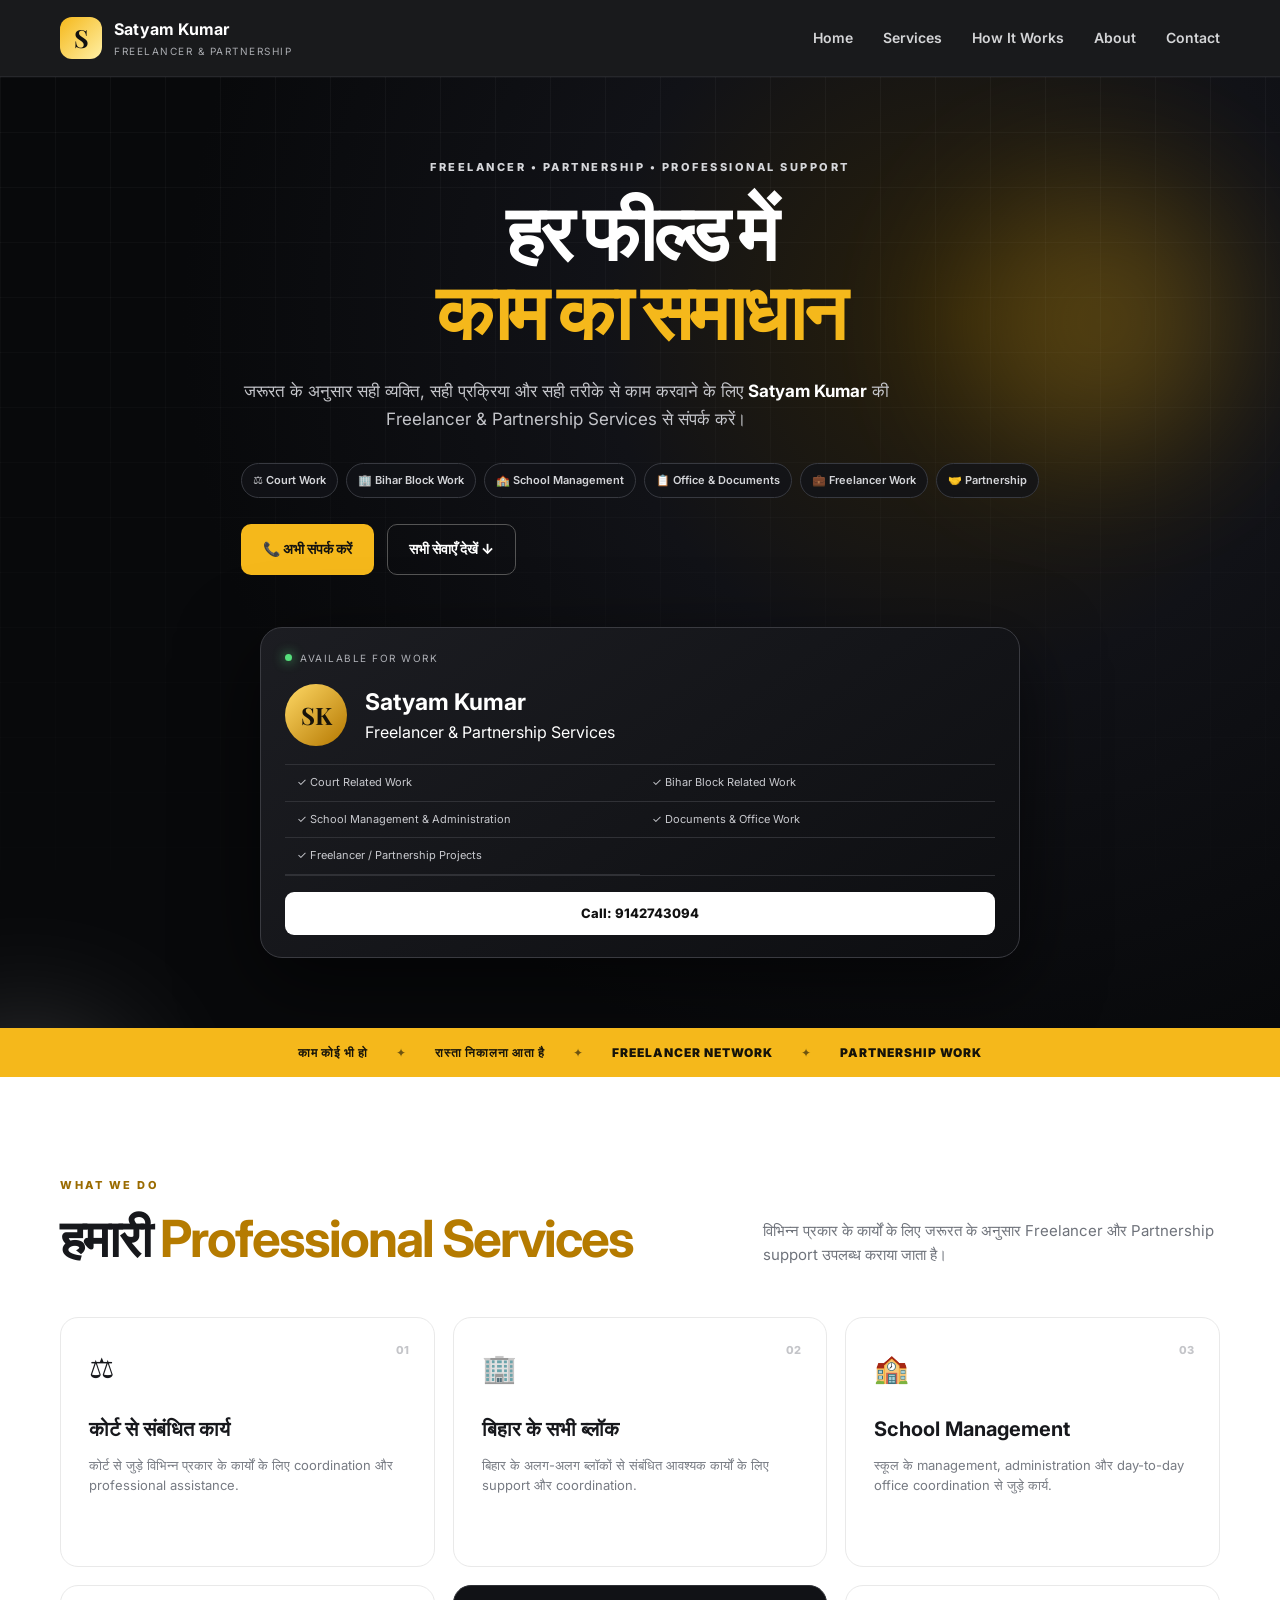
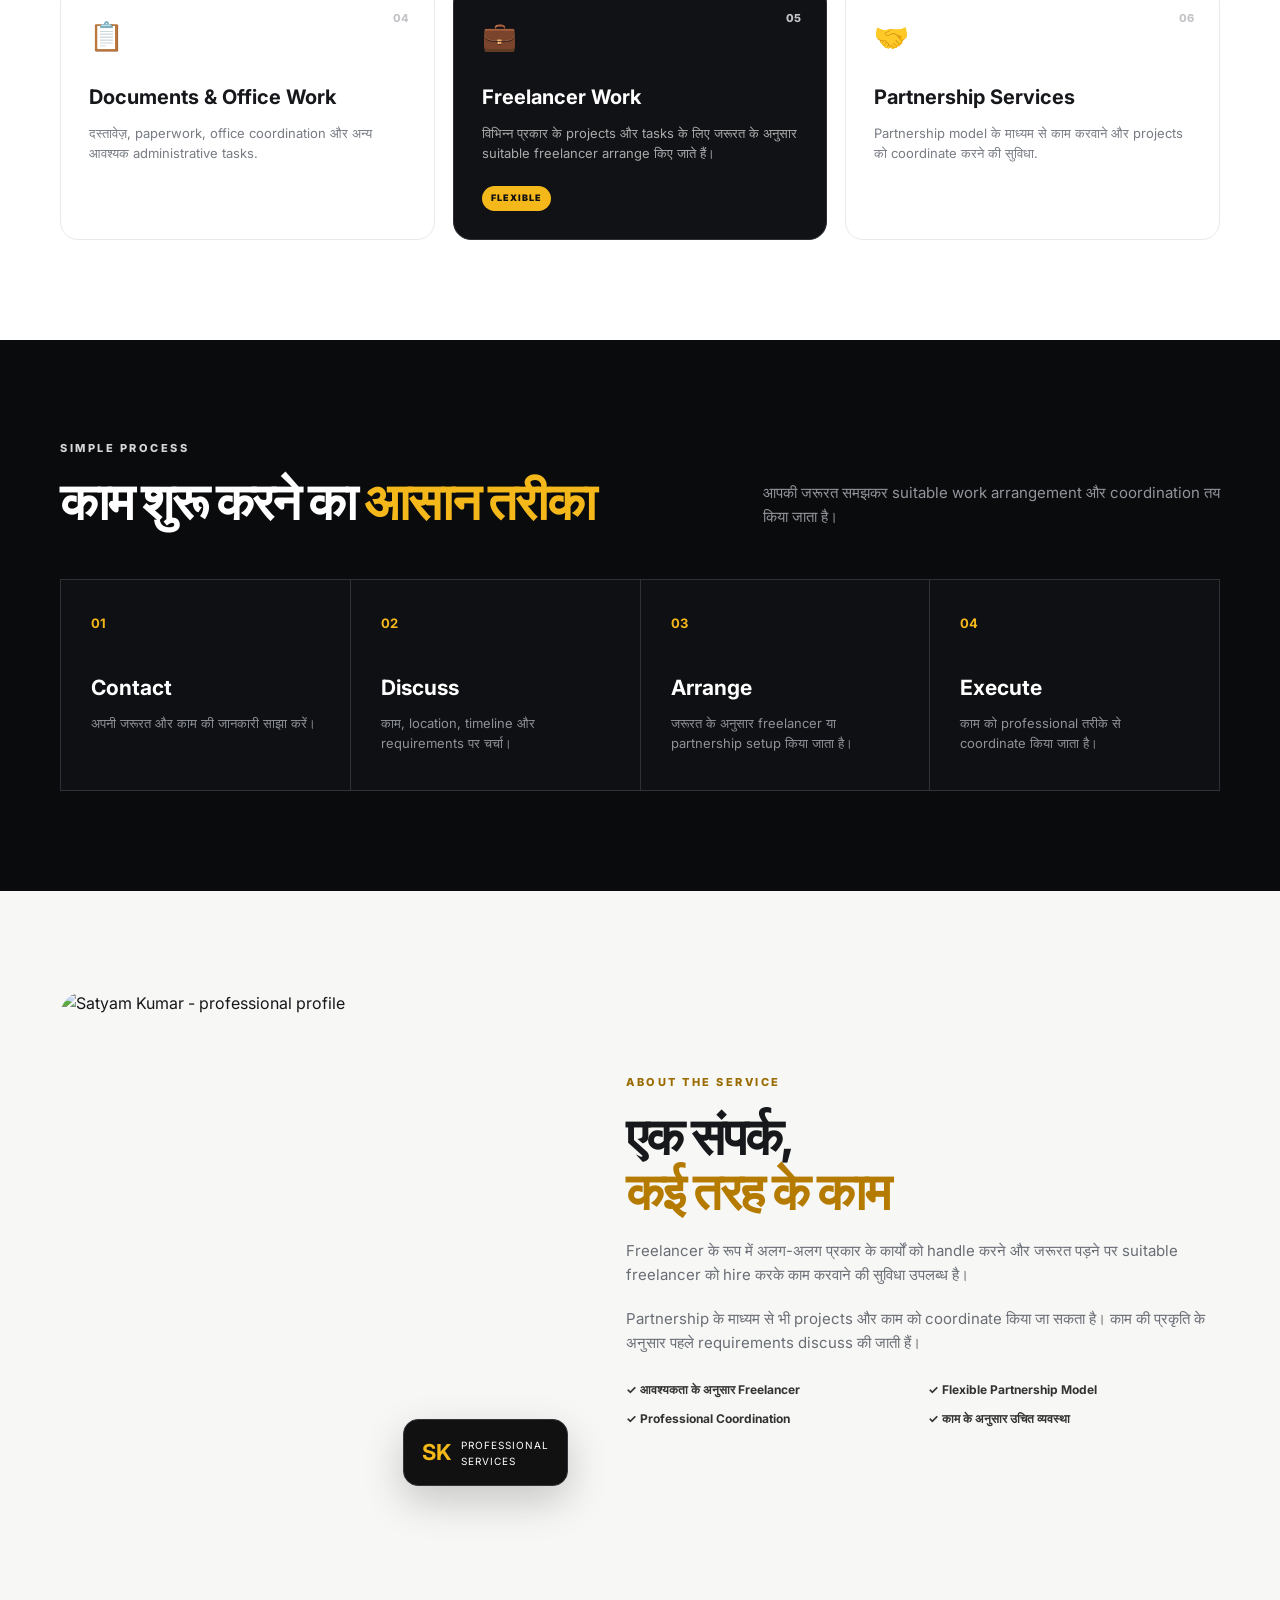
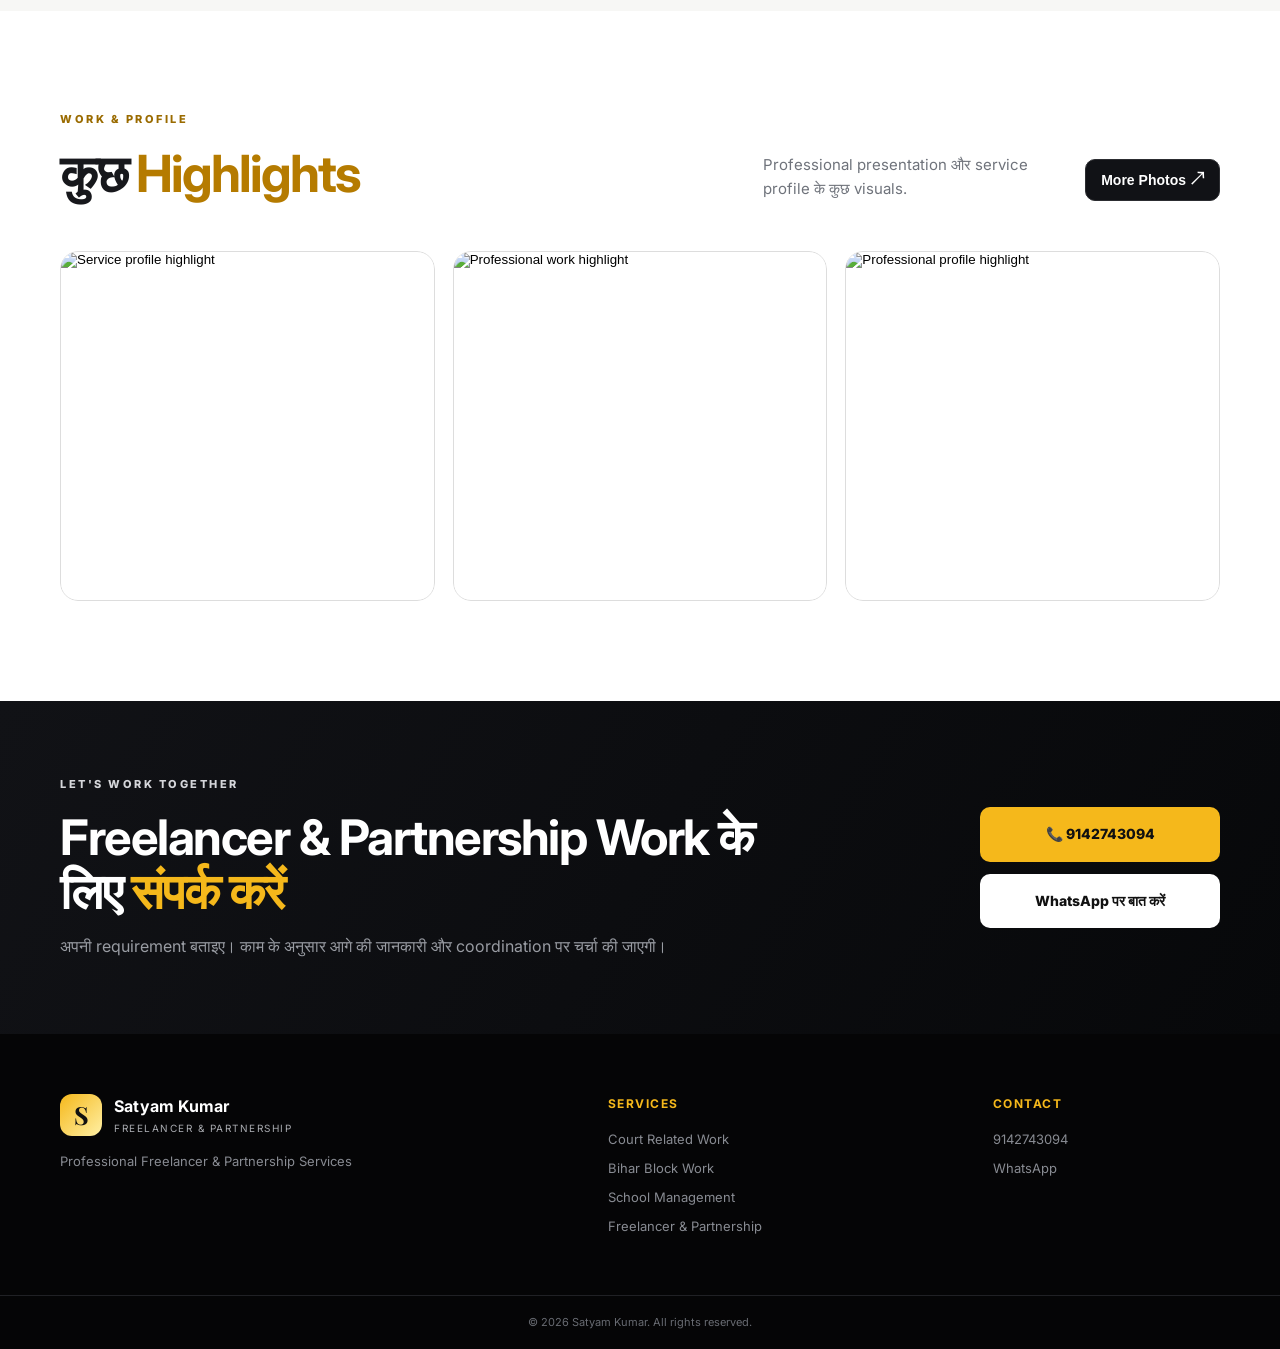
==== index.html @ 41c79139 "Rename Index.html to index.html" ====
<!DOCTYPE html>
<html lang="hi">
<head>
  <meta charset="UTF-8">
  <meta name="viewport" content="width=device-width, initial-scale=1.0, viewport-fit=cover">
  <meta name="theme-color" content="#f5b81b">
  <meta name="mobile-web-app-capable" content="yes">
  <meta name="apple-mobile-web-app-capable" content="yes">
  <link rel="manifest" href="./manifest.json">
  <link rel="icon" href="./icons/icon.svg" type="image/svg+xml">
  <meta name="description" content="Satyam Kumar - Freelancer & Partnership Services. Court, Bihar Block, School Management, Documentation, Office Work and professional freelance services.">
  <meta name="theme-color" content="#0b0b0d">
  <title>Satyam Kumar | Freelancer & Partnership Services</title>
  <link rel="canonical" href="https://satyamk144.github.io/Freelancer-Partnership/">
<meta property="og:type" content="website">
<meta property="og:title" content="Satyam Kumar | Freelancer & Partnership Services">
<meta property="og:description" content="Professional Freelancer & Partnership Services by Satyam Kumar. Court, Bihar Block, School Management, Documents, Office and Freelancer Work.">
<meta property="og:url" content="https://satyamk144.github.io/Freelancer-Partnership/">

<meta property="og:image" content="https://satyamk144.github.io/Freelancer-Partnership/#servicesassets/service-2.webp">

<meta name="twitter:card" content="summary_large_image">
<meta name="twitter:title" content="Satyam Kumar | Freelancer & Partnership Services">
<meta name="twitter:description" content="Professional Freelancer & Partnership Services by Satyam Kumar.">
<meta name="twitter:image" content="https://satyamk144.github.io/Freelancer-Partnership/#services/assets/service-2.webp">
  <link rel="preconnect" href="https://fonts.googleapis.com">
  <link rel="preconnect" href="https://fonts.gstatic.com" crossorigin>
  <link href="https://fonts.googleapis.com/css2?family=Inter:wght@400;500;600;700;800&family=Playfair+Display:wght@600;700&display=swap" rel="stylesheet">
  <link rel="stylesheet" href="./style.css">
</head>
<body>
    <header class="header">
    <div class="container nav">
      <a class="brand" href="#home">
        <span class="brand-mark">S</span>
        <span>
          <strong>Satyam Kumar</strong>
          <small>Freelancer & Partnership</small>
        </span>
      </a>
      <button class="menu-btn" aria-label="Open menu" aria-expanded="false">☰</button>
      <nav id="navMenu">
        <a href="#home">Home</a>
        <a href="#services">Services</a>
        <a href="#process">How It Works</a>
        <a href="#about">About</a>
        <a href="#contact">Contact</a>
        <button id="installAppBtn" class="install-btn" type="button" hidden>⬇ Install App</button>
      </nav>
    </div>
  </header>

  <main>
    <section class="hero" id="home"><div class="hero-glow glow-one"></div><div class="hero-glow glow-two"></div><div class="container hero-content"><div class="hero-intro"><div class="eyebrow">FREELANCER • PARTNERSHIP • PROFESSIONAL SUPPORT</div><h1>हर फील्ड में<br><span>काम का समाधान</span></h1><p class="hero-lead">जरूरत के अनुसार सही व्यक्ति, सही प्रक्रिया और सही तरीके से काम करवाने के लिए <b>Satyam Kumar</b> की Freelancer & Partnership Services से संपर्क करें।</p><div class="quick-services"><span>⚖️ Court Work</span><span>🏢 Bihar Block Work</span><span>🏫 School Management</span><span>📋 Office & Documents</span><span>💼 Freelancer Work</span><span>🤝 Partnership</span></div><div class="hero-actions"><a class="btn btn-primary" href="tel:+919142743094">📞 अभी संपर्क करें</a><a class="btn btn-outline" href="#services">सभी सेवाएँ देखें ↓</a></div></div><div class="available-card"><div class="card-top"><span class="status-dot"></span><span>AVAILABLE FOR WORK</span></div><div class="available-main"><div class="profile-symbol">SK</div><div><h2>Satyam Kumar</h2><p>Freelancer & Partnership Services</p></div></div><div class="mini-list"><div>✓ Court Related Work</div><div>✓ Bihar Block Related Work</div><div>✓ School Management & Administration</div><div>✓ Documents & Office Work</div><div>✓ Freelancer / Partnership Projects</div></div><a href="tel:+919142743094" class="card-call">Call: 9142743094</a></div></div></section>

    <section class="marquee">
      <div>काम कोई भी हो</div><span>✦</span><div>रास्ता निकालना आता है</div><span>✦</span><div>Freelancer Network</div><span>✦</span><div>Partnership Work</div>
    </section>

    <section class="section" id="services">
      <div class="container">
        <div class="section-head">
          <div>
            <div class="eyebrow dark">WHAT WE DO</div>
            <h2>हमारी <span>Professional Services</span></h2>
          </div>
          <p>विभिन्न प्रकार के कार्यों के लिए जरूरत के अनुसार Freelancer और Partnership support उपलब्ध कराया जाता है।</p>
        </div>

        <div class="service-grid">
          <article class="service-card">
            <div class="icon">⚖️</div><span class="num">01</span>
            <h3>कोर्ट से संबंधित कार्य</h3>
            <p>कोर्ट से जुड़े विभिन्न प्रकार के कार्यों के लिए coordination और professional assistance.</p>
          </article>
          <article class="service-card">
            <div class="icon">🏢</div><span class="num">02</span>
            <h3>बिहार के सभी ब्लॉक</h3>
            <p>बिहार के अलग-अलग ब्लॉकों से संबंधित आवश्यक कार्यों के लिए support और coordination.</p>
          </article>
          <article class="service-card">
            <div class="icon">🏫</div><span class="num">03</span>
            <h3>School Management</h3>
            <p>स्कूल के management, administration और day-to-day office coordination से जुड़े कार्य.</p>
          </article>
          <article class="service-card">
            <div class="icon">📋</div><span class="num">04</span>
            <h3>Documents & Office Work</h3>
            <p>दस्तावेज़, paperwork, office coordination और अन्य आवश्यक administrative tasks.</p>
          </article>
          <article class="service-card featured">
            <div class="icon">💼</div><span class="num">05</span>
            <h3>Freelancer Work</h3>
            <p>विभिन्न प्रकार के projects और tasks के लिए जरूरत के अनुसार suitable freelancer arrange किए जाते हैं।</p>
            <span class="tag">FLEXIBLE</span>
          </article>
          <article class="service-card">
            <div class="icon">🤝</div><span class="num">06</span>
            <h3>Partnership Services</h3>
            <p>Partnership model के माध्यम से काम करवाने और projects को coordinate करने की सुविधा.</p>
          </article>
        </div>
      </div>
    </section>

    <section class="dark-section" id="process">
      <div class="container">
        <div class="section-head light">
          <div>
            <div class="eyebrow">SIMPLE PROCESS</div>
            <h2>काम शुरू करने का <span>आसान तरीका</span></h2>
          </div>
          <p>आपकी जरूरत समझकर suitable work arrangement और coordination तय किया जाता है।</p>
        </div>
        <div class="steps">
          <div class="step"><b>01</b><h3>Contact</h3><p>अपनी जरूरत और काम की जानकारी साझा करें।</p></div>
          <div class="step"><b>02</b><h3>Discuss</h3><p>काम, location, timeline और requirements पर चर्चा।</p></div>
          <div class="step"><b>03</b><h3>Arrange</h3><p>जरूरत के अनुसार freelancer या partnership setup किया जाता है।</p></div>
          <div class="step"><b>04</b><h3>Execute</h3><p>काम को professional तरीके से coordinate किया जाता है।</p></div>
        </div>
      </div>
    </section>

    <section class="section about" id="about">
      <div class="container about-grid">
        <div class="about-image">
          <img src="./assets/service-2.webp" alt="Satyam Kumar - professional profile">
          <div class="image-badge"><strong>SK</strong><span>Professional<br>Services</span></div>
        </div>
        <div class="about-copy">
          <div class="eyebrow dark">ABOUT THE SERVICE</div>
          <h2>एक संपर्क,<br><span>कई तरह के काम</span></h2>
          <p>
            Freelancer के रूप में अलग-अलग प्रकार के कार्यों को handle करने और जरूरत पड़ने पर
            suitable freelancer को hire करके काम करवाने की सुविधा उपलब्ध है।
          </p>
          <p>
            Partnership के माध्यम से भी projects और काम को coordinate किया जा सकता है।
            काम की प्रकृति के अनुसार पहले requirements discuss की जाती हैं।
          </p>
          <div class="checks">
            <span>✓ आवश्यकता के अनुसार Freelancer</span>
            <span>✓ Flexible Partnership Model</span>
            <span>✓ Professional Coordination</span>
            <span>✓ काम के अनुसार उचित व्यवस्था</span>
          </div>
        </div>
      </div>
    </section>

    <section class="gallery section" id="gallery">
      <div class="container">
        <div class="section-head gallery-head">
          <div><div class="eyebrow dark">WORK & PROFILE</div><h2>कुछ <span>Highlights</span></h2></div>
          <div class="gallery-head-right">
            <p>Professional presentation और service profile के कुछ visuals.</p>
            <button class="btn btn-dark-outline gallery-more" id="morePhotosBtn" type="button" aria-expanded="false" aria-controls="moreGalleryPanel">More Photos <span>↗</span></button>
          </div>
        </div>
        <div class="gallery-grid" id="galleryGrid" aria-label="Work and profile photos"></div>

      </div>
    </section>

    <div class="lightbox" id="lightbox" hidden role="dialog" aria-modal="true" aria-label="Photo viewer">
      <div class="lightbox-backdrop" data-close-lightbox></div>
      <div class="lightbox-panel">
        <div class="lightbox-toolbar">
          <span id="lightboxCounter">1 / 3</span>
          <button class="lightbox-close" id="lightboxClose" type="button" aria-label="Close photo viewer">×</button>
        </div>
        <div class="lightbox-stage">
          <button class="lightbox-nav prev" id="lightboxPrev" type="button" aria-label="Previous photo">‹</button>
          <img id="lightboxImage" src="" alt="" decoding="async">
          <button class="lightbox-nav next" id="lightboxNext" type="button" aria-label="Next photo">›</button>
        </div>
        <div class="lightbox-caption" id="lightboxCaption"></div>
      </div>
    </div>

    <section class="contact-section" id="contact">
      <div class="container contact-box">
        <div>
          <div class="eyebrow">LET'S WORK TOGETHER</div>
          <h2>Freelancer & Partnership Work के लिए <span>संपर्क करें</span></h2>
          <p>अपनी requirement बताइए। काम के अनुसार आगे की जानकारी और coordination पर चर्चा की जाएगी।</p>
        </div>
        <div class="contact-actions">
          <a class="btn btn-primary big" href="tel:+919142743094">📞 9142743094</a>
          <a class="btn btn-light big" href="https://wa.me/919142743094?text=Hello%20Satyam%20Kumar%2C%20mujhe%20Freelancer%20%26%20Partnership%20work%20ke%20baare%20mein%20baat%20karni%20hai." target="_blank" rel="noopener">WhatsApp पर बात करें</a>
        </div>
      </div>
    </section>
  </main>

  <footer>
    <div class="container footer-grid">
      <div>
        <div class="brand footer-brand"><span class="brand-mark">S</span><span><strong>Satyam Kumar</strong><small>Freelancer & Partnership</small></span></div>
        <p>Professional Freelancer & Partnership Services</p>
      </div>
      <div>
        <h4>Services</h4>
        <a href="#services">Court Related Work</a>
        <a href="#services">Bihar Block Work</a>
        <a href="#services">School Management</a>
        <a href="#services">Freelancer & Partnership</a>
      </div>
      <div>
        <h4>Contact</h4>
        <a href="tel:+919142743094">9142743094</a>
        <a href="https://wa.me/919142743094" target="_blank" rel="noopener">WhatsApp</a>
      </div>
    </div>
    <div class="copyright">© 2026 Satyam Kumar. All rights reserved.</div>
  </footer>

  <script src="./gallery-data.js"></script>
  <script src="./script.js"></script>
</body>

</html>
---- style.css ----
*{box-sizing:border-box;margin:0;padding:0}
:root{--black:#08090b;--dark:#101115;--gold:#f5b81b;--gold2:#ffd35a;--text:#17181c;--muted:#6f737b;--line:#e9e9e9;--white:#fff}
html{scroll-behavior:smooth}
body{font-family:Inter,system-ui,sans-serif;color:var(--text);background:#fff;line-height:1.6}
a{text-decoration:none;color:inherit}
.container{width:min(1160px,92%);margin:auto}
.topbar{background:#050506;color:#d9d9dc;font-size:13px;border-bottom:1px solid #242428}
.topbar-inner{display:flex;justify-content:space-between;padding:8px 0}
.topbar a{color:var(--gold2);font-weight:700}
.header{position:sticky;top:0;z-index:50;background:rgba(8,9,11,.93);backdrop-filter:blur(14px);border-bottom:1px solid #26272b}
.nav{height:76px;display:flex;align-items:center;justify-content:space-between}
.brand{display:flex;align-items:center;gap:12px;color:#fff}
.brand-mark{width:42px;height:42px;border-radius:12px;display:grid;place-items:center;background:linear-gradient(135deg,var(--gold),#fff0a5);color:#111;font-family:"Playfair Display";font-size:25px;font-weight:700}
.brand strong{display:block;font-size:16px;letter-spacing:.2px}.brand small{display:block;color:#a9abb0;font-size:10px;text-transform:uppercase;letter-spacing:1.5px}
nav{display:flex;gap:30px;color:#d4d5d7;font-size:14px;font-weight:600}
nav a:hover{color:var(--gold2)}
.menu-btn{display:none;background:none;border:0;color:#fff;font-size:28px}
.hero{position:relative;overflow:hidden;background:radial-gradient(circle at 75% 25%,#29200a 0,#111217 30%,#08090b 65%);color:#fff;padding:105px 0 90px}
.hero:after{content:"";position:absolute;inset:0;background-image:linear-gradient(rgba(255,255,255,.035) 1px,transparent 1px),linear-gradient(90deg,rgba(255,255,255,.035) 1px,transparent 1px);background-size:55px 55px;mask-image:linear-gradient(to bottom,black,transparent)}
.hero-glow{position:absolute;border-radius:50%;filter:blur(70px);opacity:.25}.glow-one{width:260px;height:260px;background:#f5b81b;right:4%;top:12%}.glow-two{width:180px;height:180px;background:#fff;left:-5%;bottom:-20%}
.hero-grid{position:relative;z-index:2;display:grid;grid-template-columns:1.3fr .7fr;gap:70px;align-items:center}
.eyebrow{font-size:11px;letter-spacing:2.5px;font-weight:800;color:#d5d6da;margin-bottom:17px}.eyebrow.dark{color:#9a6b00}.hero h1{font-size:clamp(44px,6vw,78px);line-height:1.04;letter-spacing:-3px;font-weight:800}.hero h1 span,.contact-section h2 span{color:var(--gold)}
.hero-lead{max-width:650px;color:#c4c5ca;font-size:17px;margin:25px 0 30px}.hero-lead b{color:#fff}
.hero-actions{display:flex;gap:13px;flex-wrap:wrap}.btn{display:inline-flex;align-items:center;justify-content:center;padding:13px 21px;border-radius:10px;font-weight:800;font-size:14px;border:1px solid transparent;transition:.2s}.btn-primary{background:var(--gold);color:#111}.btn-primary:hover{transform:translateY(-2px);box-shadow:0 12px 30px #f5b81b33}.btn-outline{border-color:#555;color:#fff}.btn-outline:hover{border-color:var(--gold);color:var(--gold)}
.trust-row{display:flex;gap:34px;margin-top:42px}.trust-row div{display:flex;flex-direction:column}.trust-row b{color:var(--gold);font-size:20px}.trust-row span{font-size:11px;color:#9699a0;text-transform:uppercase;letter-spacing:1px}
.hero-card{background:linear-gradient(145deg,#1c1d22,#0d0e11);border:1px solid #37383d;border-radius:24px;padding:28px;box-shadow:0 25px 80px #0008}.card-top{font-size:10px;letter-spacing:1.5px;color:#aeb0b6;display:flex;align-items:center;gap:8px}.status-dot{width:7px;height:7px;border-radius:50%;background:#56df7c;box-shadow:0 0 12px #56df7c}.profile-symbol{width:88px;height:88px;border-radius:50%;display:grid;place-items:center;margin:28px 0 17px;background:linear-gradient(135deg,#ffd966,#b47700);color:#17130a;font-size:30px;font-family:"Playfair Display";font-weight:700}.hero-card h2{font-size:26px}.hero-card>p{color:#999ca4;font-size:13px;margin-bottom:22px}.mini-list{border-top:1px solid #303136}.mini-list div{padding:10px 0;border-bottom:1px solid #303136;color:#c8c9ce;font-size:12px}.card-call{display:block;text-align:center;background:#fff;color:#111;border-radius:9px;padding:11px;margin-top:20px;font-weight:800}
.marquee{display:flex;justify-content:center;gap:28px;flex-wrap:wrap;padding:15px;background:var(--gold);color:#16130a;font-size:12px;font-weight:900;text-transform:uppercase;letter-spacing:1px}.marquee span{opacity:.6}
.section{padding:100px 0}.section-head{display:grid;grid-template-columns:1fr .7fr;gap:50px;align-items:end;margin-bottom:50px}.section-head h2,.about-copy h2{font-size:clamp(34px,4vw,53px);line-height:1.08;letter-spacing:-2px}.section-head h2 span,.about-copy h2 span{color:#b57b00}.section-head p{color:var(--muted);font-size:15px}
.service-grid{display:grid;grid-template-columns:repeat(3,1fr);gap:18px}.service-card{position:relative;border:1px solid var(--line);border-radius:18px;padding:28px;background:#fff;min-height:250px;transition:.25s;overflow:hidden}.service-card:hover{transform:translateY(-6px);border-color:#d7aa42;box-shadow:0 18px 50px #1a1a1a10}.service-card.featured{background:#111216;color:#fff;border-color:#2e3035}.service-card .icon{font-size:28px;margin-bottom:22px}.service-card .num{position:absolute;top:24px;right:25px;color:#c4c5c9;font-size:11px;font-weight:800}.service-card h3{font-size:20px;margin-bottom:10px}.service-card p{color:#777b83;font-size:13px}.service-card.featured p{color:#aaa}.tag{display:inline-block;margin-top:22px;padding:5px 9px;border-radius:30px;background:#f5b81b;color:#111;font-size:9px;font-weight:900;letter-spacing:1px}
.dark-section{padding:100px 0;background:#0a0b0d;color:#fff}.section-head.light p{color:#92959c}.section-head.light h2 span{color:var(--gold)}.steps{display:grid;grid-template-columns:repeat(4,1fr);gap:1px;background:#303136;border:1px solid #303136}.step{background:#0f1013;padding:30px;min-height:210px}.step b{color:var(--gold);font-size:13px}.step h3{font-size:21px;margin:35px 0 8px}.step p{color:#8e9198;font-size:13px}
.about{background:#f7f7f5}.about-grid{display:grid;grid-template-columns:.9fr 1.1fr;gap:80px;align-items:center}.about-image{position:relative}.about-image img{width:100%;height:520px;object-fit:cover;border-radius:25px;display:block;filter:saturate(.9)}.image-badge{position:absolute;right:-22px;bottom:25px;background:#111;color:#fff;border:1px solid #34353a;border-radius:15px;padding:15px 18px;display:flex;align-items:center;gap:10px;box-shadow:0 15px 40px #0003}.image-badge strong{color:var(--gold);font-size:22px}.image-badge span{font-size:10px;text-transform:uppercase;letter-spacing:1px}.about-copy p{color:#696d75;margin:20px 0;font-size:15px;max-width:600px}.checks{display:grid;grid-template-columns:1fr 1fr;gap:10px;margin-top:25px}.checks span{font-size:12px;font-weight:700;color:#333}
.gallery-grid{display:grid;grid-template-columns:1fr 1fr 1fr;gap:18px}.gallery-grid img{width:100%;height:350px;object-fit:cover;border-radius:18px;border:1px solid #ddd;display:block}.gallery-grid img:first-child{grid-row:span 1}
.contact-section{background:linear-gradient(120deg,#111216,#07080a);padding:75px 0;color:#fff}.contact-box{display:flex;justify-content:space-between;gap:50px;align-items:center}.contact-box h2{font-size:clamp(30px,4vw,49px);line-height:1.1;max-width:720px;letter-spacing:-1.5px}.contact-box p{color:#999ca3;margin-top:15px;max-width:650px}.contact-actions{display:flex;flex-direction:column;gap:12px;min-width:240px}.btn.big{padding:15px 22px}.btn-light{background:#fff;color:#111}.btn-light:hover{background:#eee}
footer{background:#050506;color:#fff;padding:60px 0 0}.footer-grid{display:grid;grid-template-columns:1.5fr 1fr .7fr;gap:60px;padding-bottom:50px}.footer-grid h4{color:var(--gold);font-size:12px;text-transform:uppercase;letter-spacing:1.5px;margin-bottom:16px}.footer-grid p,.footer-grid a{display:block;color:#888b92;font-size:13px;margin:8px 0}.footer-grid a:hover{color:#fff}.footer-brand{margin-bottom:15px}.copyright{border-top:1px solid #202125;padding:18px 4%;text-align:center;color:#686b72;font-size:11px}
@media(max-width:900px){.hero-grid,.about-grid{grid-template-columns:1fr}.hero-grid{gap:45px}.hero-card{max-width:540px}.section-head{grid-template-columns:1fr;gap:15px}.service-grid{grid-template-columns:1fr 1fr}.steps{grid-template-columns:1fr 1fr}.contact-box{flex-direction:column;align-items:flex-start}.contact-actions{width:100%;max-width:420px}.footer-grid{grid-template-columns:1fr 1fr}.about-image{max-width:600px}}
@media(max-width:650px){.topbar-inner{padding:7px 0;font-size:10px}.nav{height:68px}nav{display:none;position:absolute;left:0;right:0;top:68px;background:#090a0c;padding:18px 4%;flex-direction:column;gap:0;border-bottom:1px solid #292a2e}nav.open{display:flex}nav a{padding:12px 0}.menu-btn{display:block}.hero{padding:70px 0}.hero h1{letter-spacing:-2px}.hero-lead{font-size:15px}.trust-row{gap:16px}.trust-row span{font-size:9px}.service-grid,.gallery-grid,.footer-grid{grid-template-columns:1fr}.steps{grid-template-columns:1fr}.section{padding:72px 0}.about-image img{height:420px}.image-badge{right:10px}.gallery-grid img{height:380px}.contact-section{padding:60px 0}}

/* REBUILD v3: clearer first-screen hierarchy + responsive layout */
.hero{padding:82px 0 70px;min-height:680px}.hero-content{position:relative;z-index:2;display:flex;flex-direction:column;align-items:center;text-align:center}.hero-intro{max-width:950px}.quick-services{display:flex;justify-content:center;flex-wrap:wrap;gap:8px;margin:0 auto 26px}.quick-services span{padding:8px 11px;border:1px solid #373940;background:#121318cc;border-radius:999px;color:#d4d5d9;font-size:11px;font-weight:600}.available-card{width:min(760px,100%);margin-top:52px;background:linear-gradient(145deg,#1c1d22,#0d0e11);border:1px solid #3a3b41;border-radius:22px;padding:22px 24px;box-shadow:0 25px 80px #0009;text-align:left}.available-main{display:flex;align-items:center;gap:18px;margin:18px 0}.available-card .profile-symbol{flex:0 0 62px;width:62px;height:62px;margin:0;font-size:24px}.available-card h2{font-size:23px}.available-card .mini-list{display:grid;grid-template-columns:1fr 1fr;border-top:1px solid #303136;border-bottom:1px solid #303136}.available-card .mini-list div{padding:9px 12px;color:#c8c9ce;font-size:11px}.available-card .card-call{margin-top:16px;font-size:13px}.hero h1 span,.contact-section h2 span{color:var(--gold)}
@media(max-width:650px){.hero{padding:60px 0 55px;min-height:auto}.hero h1{font-size:45px;letter-spacing:-2px}.hero-lead{font-size:15px}.quick-services{gap:6px}.quick-services span{font-size:10px;padding:7px 9px}.available-card{margin-top:38px;padding:18px}.available-card .mini-list{grid-template-columns:1fr}.available-card .mini-list div{padding:8px 2px}}

/* v4: gallery fullscreen viewer + PWA install control */
.install-btn{border:1px solid #d6a51b;background:var(--gold);color:#111;border-radius:9px;padding:9px 12px;font:inherit;font-size:12px;font-weight:800;cursor:pointer;white-space:nowrap;box-shadow:0 6px 18px #f5b81b20}.install-btn:hover{transform:translateY(-1px);box-shadow:0 10px 24px #f5b81b35}.install-btn[hidden]{display:none}
.gallery-head-right{display:flex;align-items:flex-end;justify-content:flex-end;gap:16px}.gallery-head-right p{max-width:330px}.btn-dark-outline{background:#111216;color:#fff;border-color:#2c2d31}.btn-dark-outline:hover{background:#1b1c21;border-color:var(--gold);color:var(--gold)}.gallery-more{padding:11px 15px;flex:0 0 auto}.gallery-more span{font-size:16px;margin-left:5px}.gallery-item{position:relative;display:block;width:100%;padding:0;border:0;background:none;cursor:zoom-in;border-radius:18px;overflow:hidden;text-align:left}.gallery-item img{transition:transform .35s ease,filter .35s ease}.gallery-item:hover img{transform:scale(1.025);filter:brightness(.78)}.gallery-zoom{position:absolute;right:14px;bottom:14px;width:38px;height:38px;border-radius:50%;display:grid;place-items:center;background:#111d;color:#fff;border:1px solid #ffffff40;font-size:17px;opacity:0;transform:translateY(6px);transition:.25s}.gallery-item:hover .gallery-zoom,.gallery-item:focus-visible .gallery-zoom{opacity:1;transform:none}.gallery-item:focus-visible{outline:3px solid var(--gold);outline-offset:3px}
.lightbox{position:fixed;inset:0;z-index:200;display:grid;place-items:center;padding:20px}.lightbox[hidden]{display:none}.lightbox-backdrop{position:absolute;inset:0;background:rgba(0,0,0,.93);backdrop-filter:blur(8px)}.lightbox-panel{position:relative;z-index:1;width:min(1200px,96vw);height:min(92vh,900px);display:flex;flex-direction:column;color:#fff}.lightbox-toolbar{height:50px;display:flex;align-items:center;justify-content:space-between;color:#cfd0d4;font-size:12px;font-weight:700}.lightbox-close{width:42px;height:42px;border:1px solid #ffffff35;background:#ffffff10;color:#fff;border-radius:50%;font-size:28px;line-height:1;cursor:pointer}.lightbox-close:hover{background:#fff;color:#111}.lightbox-stage{position:relative;flex:1;min-height:0;display:flex;align-items:center;justify-content:center}.lightbox-stage img{max-width:calc(100% - 100px);max-height:100%;width:auto;height:auto;object-fit:contain;border-radius:12px;box-shadow:0 25px 80px #000}.lightbox-nav{position:absolute;top:50%;transform:translateY(-50%);z-index:2;width:48px;height:48px;border:1px solid #ffffff35;background:#111c;color:#fff;border-radius:50%;font-size:38px;line-height:1;cursor:pointer}.lightbox-nav:hover{background:var(--gold);color:#111}.lightbox-nav.prev{left:8px}.lightbox-nav.next{right:8px}.lightbox-caption{text-align:center;min-height:36px;padding:8px 0;color:#aeb0b6;font-size:12px}.lightbox-open{overflow:hidden}
@media(max-width:900px){.gallery-head-right{align-items:flex-start;justify-content:space-between}.install-btn{margin-top:6px}}
@media(max-width:650px){.gallery-head-right{flex-direction:column;gap:12px}.gallery-head-right p{max-width:none}.gallery-more{width:100%}.gallery-item img{height:380px}.gallery-zoom{opacity:1;transform:none}.lightbox{padding:10px}.lightbox-panel{width:100%;height:94vh}.lightbox-stage img{max-width:calc(100% - 54px);max-height:calc(100% - 20px);border-radius:8px}.lightbox-nav{width:38px;height:38px;font-size:29px}.lightbox-nav.prev{left:2px}.lightbox-nav.next{right:2px}.lightbox-toolbar{height:46px}.install-btn{width:100%;text-align:left;padding:12px 14px;border-radius:10px;margin:8px 0 2px}}

/* v5: premium photo manager + stronger top bar */
.topbar{position:relative;z-index:60;background:linear-gradient(90deg,#050506,#111216,#050506);box-shadow:0 1px 0 #f5b81b22}.topbar-inner{min-height:34px;align-items:center}.topbar span{color:#aeb0b6}.topbar a{display:inline-flex;align-items:center;gap:6px}
@media(max-width:650px){.topbar-inner{min-height:36px}.topbar-inner span{display:none}.topbar-inner{justify-content:center}.topbar a{font-size:11px}.gallery-more{font-weight:800}}

/* GitHub-managed gallery: first 3 visible, More Photos reveals the rest. */
.gallery-note{margin:18px auto 0;max-width:760px;text-align:center;color:#858890;font-size:11px}.gallery-note strong{color:#9a6b00}.gallery-grid:not(.gallery-expanded) .gallery-item:nth-child(n+4){display:none}.gallery-grid.gallery-expanded .gallery-item{display:block}
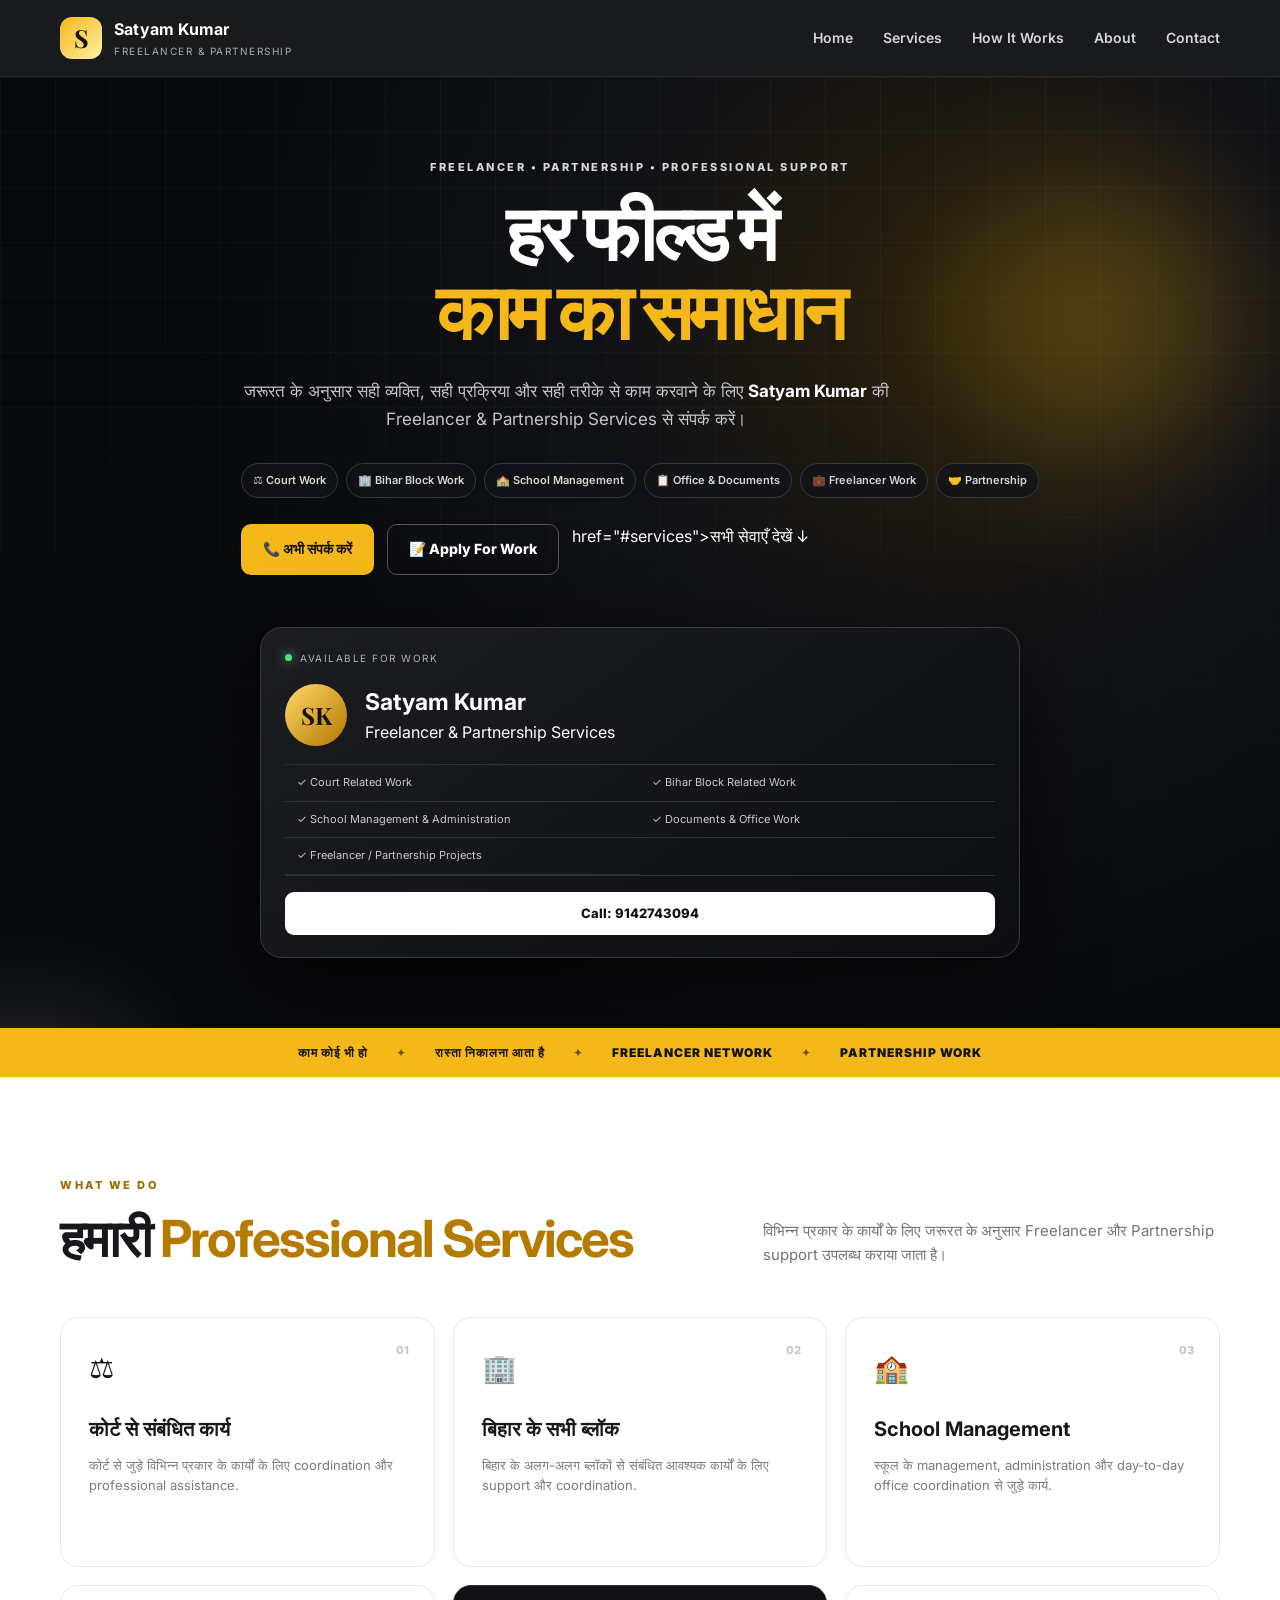
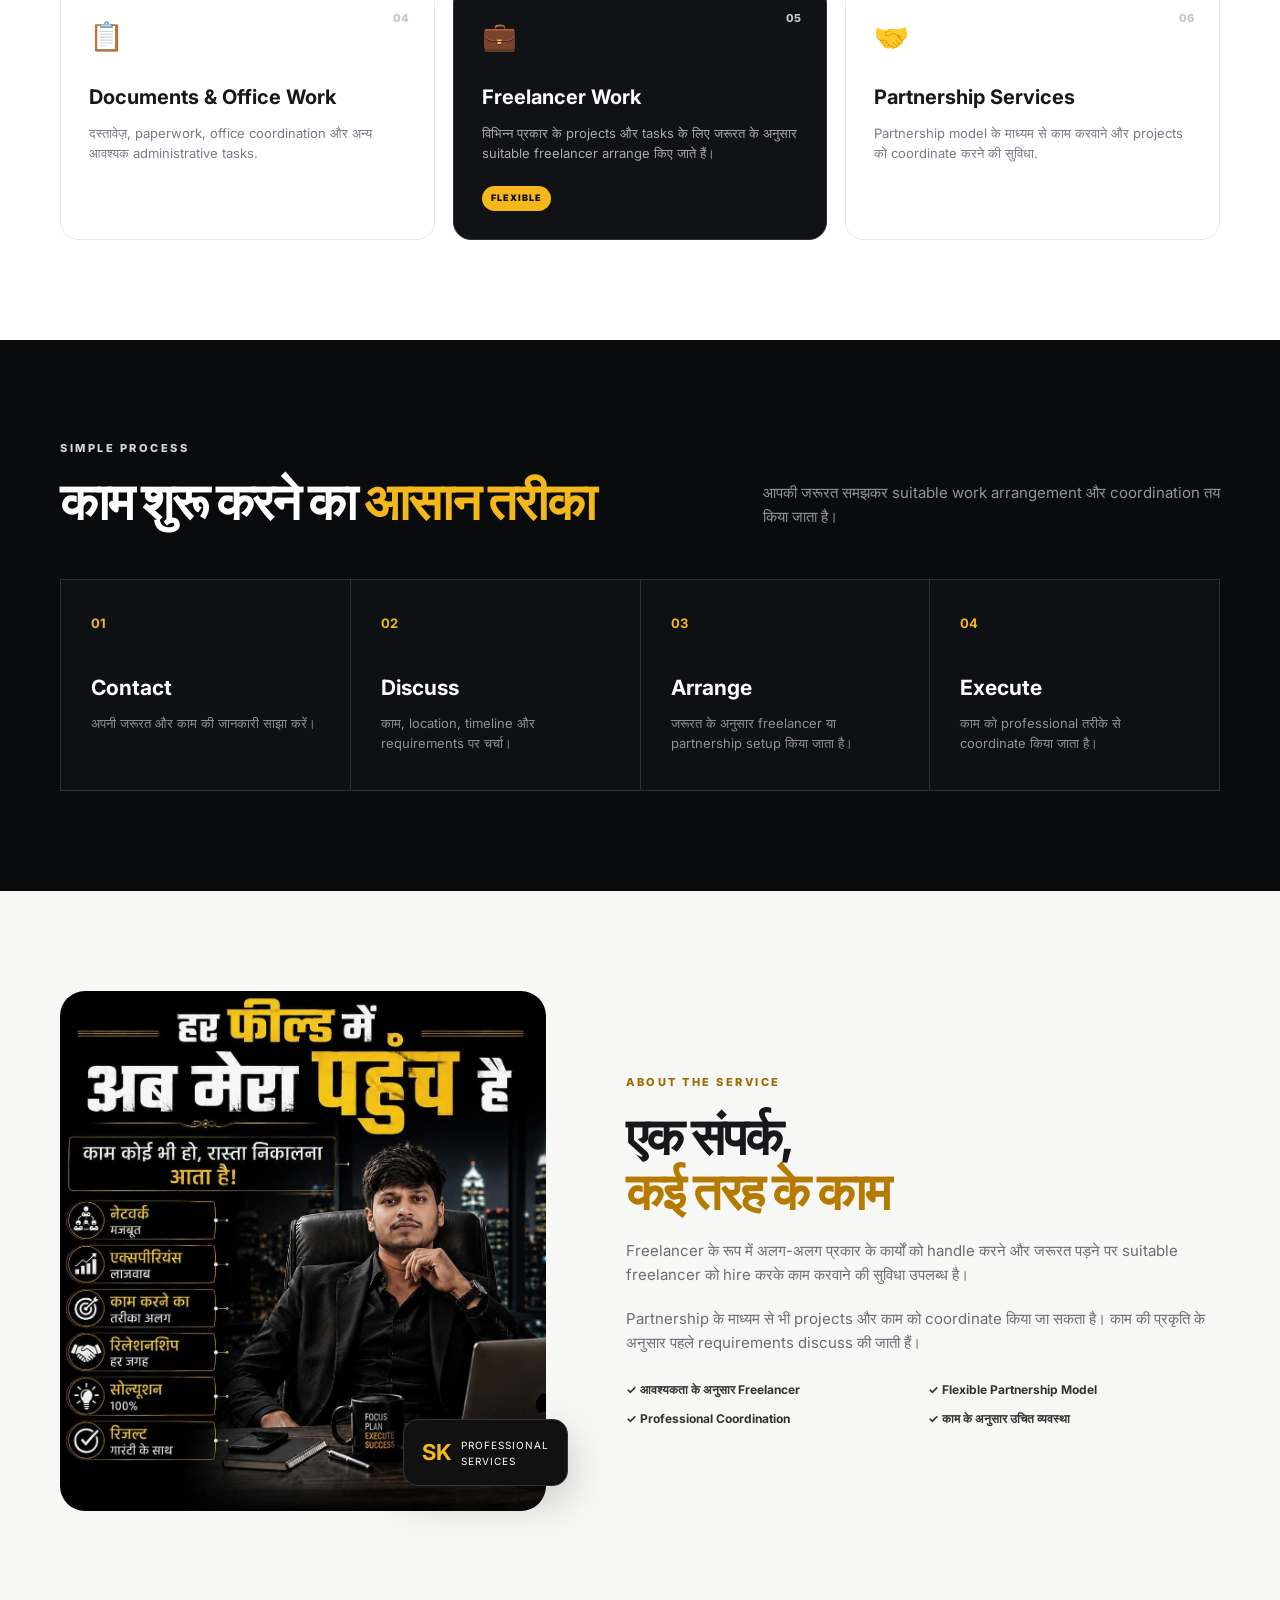
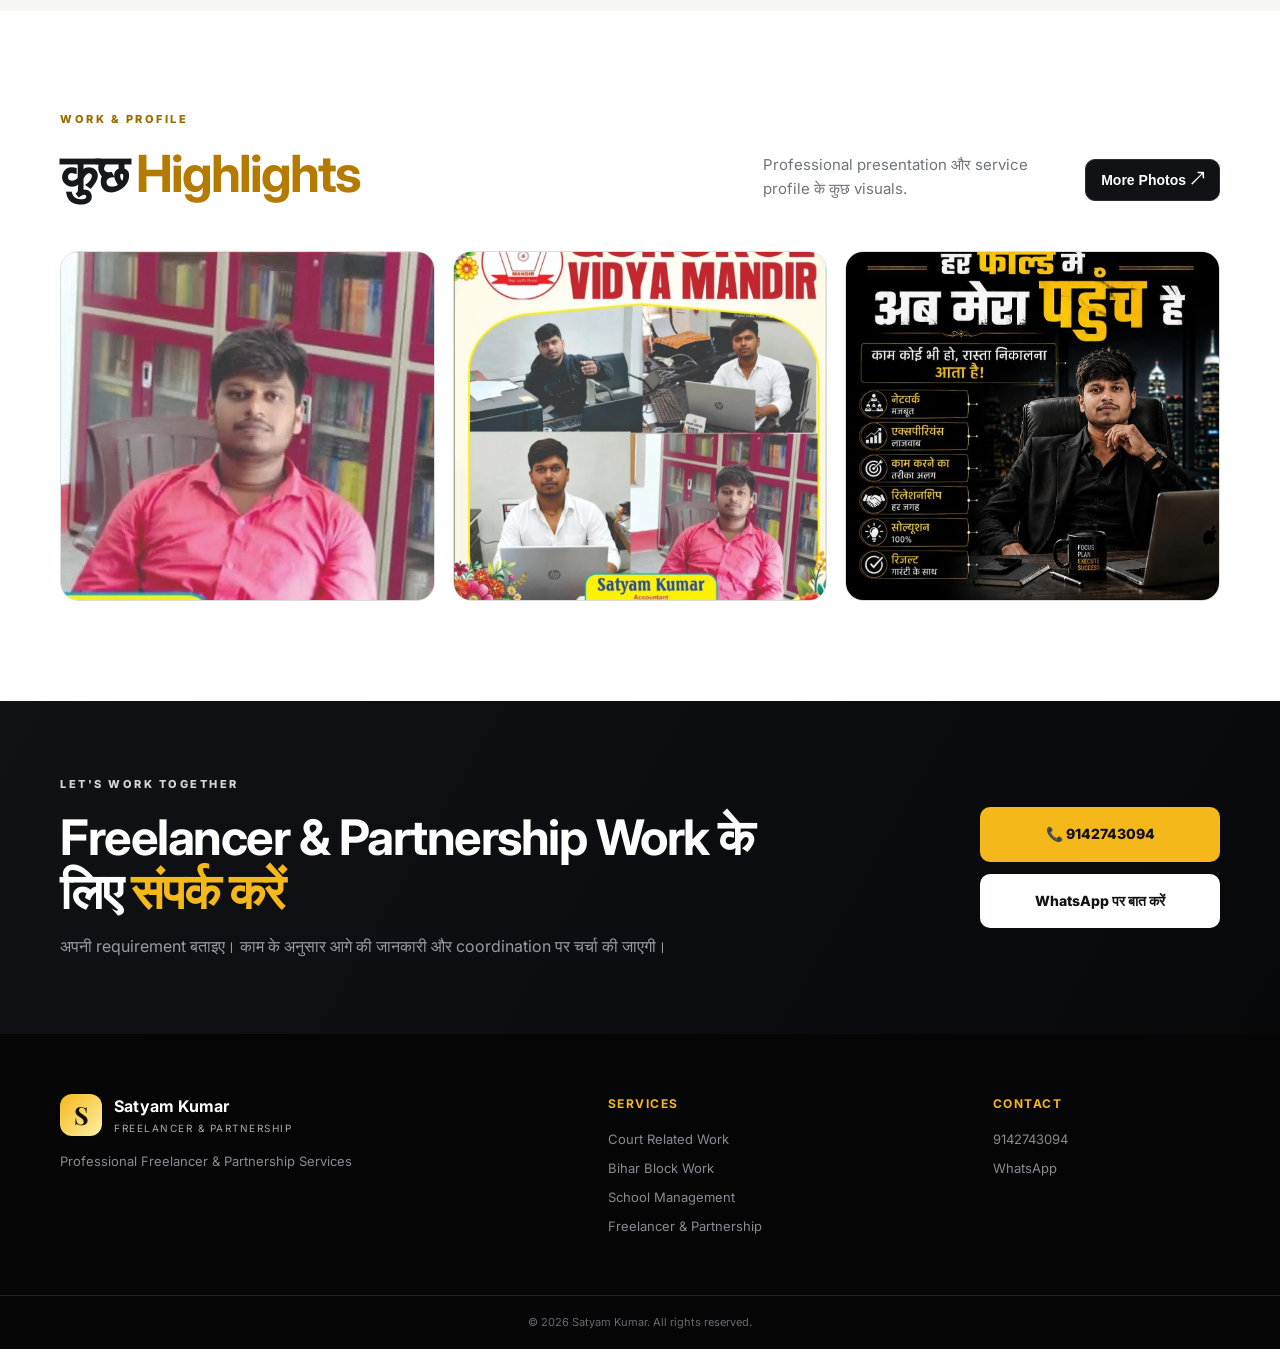
==== commit 613aceda: "Update index.html" ====
--- a/index.html
+++ b/index.html
@@ -51,7 +51,16 @@
   </header>
 
   <main>
-    <section class="hero" id="home"><div class="hero-glow glow-one"></div><div class="hero-glow glow-two"></div><div class="container hero-content"><div class="hero-intro"><div class="eyebrow">FREELANCER • PARTNERSHIP • PROFESSIONAL SUPPORT</div><h1>हर फील्ड में<br><span>काम का समाधान</span></h1><p class="hero-lead">जरूरत के अनुसार सही व्यक्ति, सही प्रक्रिया और सही तरीके से काम करवाने के लिए <b>Satyam Kumar</b> की Freelancer & Partnership Services से संपर्क करें।</p><div class="quick-services"><span>⚖️ Court Work</span><span>🏢 Bihar Block Work</span><span>🏫 School Management</span><span>📋 Office & Documents</span><span>💼 Freelancer Work</span><span>🤝 Partnership</span></div><div class="hero-actions"><a class="btn btn-primary" href="tel:+919142743094">📞 अभी संपर्क करें</a><a class="btn btn-outline" href="#services">सभी सेवाएँ देखें ↓</a></div></div><div class="available-card"><div class="card-top"><span class="status-dot"></span><span>AVAILABLE FOR WORK</span></div><div class="available-main"><div class="profile-symbol">SK</div><div><h2>Satyam Kumar</h2><p>Freelancer & Partnership Services</p></div></div><div class="mini-list"><div>✓ Court Related Work</div><div>✓ Bihar Block Related Work</div><div>✓ School Management & Administration</div><div>✓ Documents & Office Work</div><div>✓ Freelancer / Partnership Projects</div></div><a href="tel:+919142743094" class="card-call">Call: 9142743094</a></div></div></section>
+    <section class="hero" id="home"><div class="hero-glow glow-one"></div><div class="hero-glow glow-two"></div>
+      <div class="container hero-content">
+      <div class="hero-intro">
+      <div class="eyebrow">FREELANCER • PARTNERSHIP • PROFESSIONAL SUPPORT</div>
+      <h1>हर फील्ड में<br><span>काम का समाधान</span></h1><p class="hero-lead">जरूरत के अनुसार सही व्यक्ति, सही प्रक्रिया और सही तरीके से काम करवाने के लिए <b>Satyam Kumar</b> की Freelancer & Partnership Services से संपर्क करें।</p><div class="quick-services"><span>⚖️ Court Work</span><span>🏢 Bihar Block Work</span><span>🏫 School Management</span><span>📋 Office & Documents</span>
+        <span>💼 Freelancer Work</span><span>🤝 Partnership</span></div><div class="hero-actions"><a class="btn btn-primary" href="tel:+919142743094">📞 अभी संपर्क करें</a><a class="btn btn-outline" 
+         <a class="btn btn-primary" href="apply.html" target="_blank">📝 Apply For Work</a>
+          
+                                                                                                                                                                       
+        href="#services">सभी सेवाएँ देखें ↓</a></div></div><div class="available-card"><div class="card-top"><span class="status-dot"></span><span>AVAILABLE FOR WORK</span></div><div class="available-main"><div class="profile-symbol">SK</div><div><h2>Satyam Kumar</h2><p>Freelancer & Partnership Services</p></div></div><div class="mini-list"><div>✓ Court Related Work</div><div>✓ Bihar Block Related Work</div><div>✓ School Management & Administration</div><div>✓ Documents & Office Work</div><div>✓ Freelancer / Partnership Projects</div></div><a href="tel:+919142743094" class="card-call">Call: 9142743094</a></div></div></section>
 
     <section class="marquee">
       <div>काम कोई भी हो</div><span>✦</span><div>रास्ता निकालना आता है</div><span>✦</span><div>Freelancer Network</div><span>✦</span><div>Partnership Work</div>
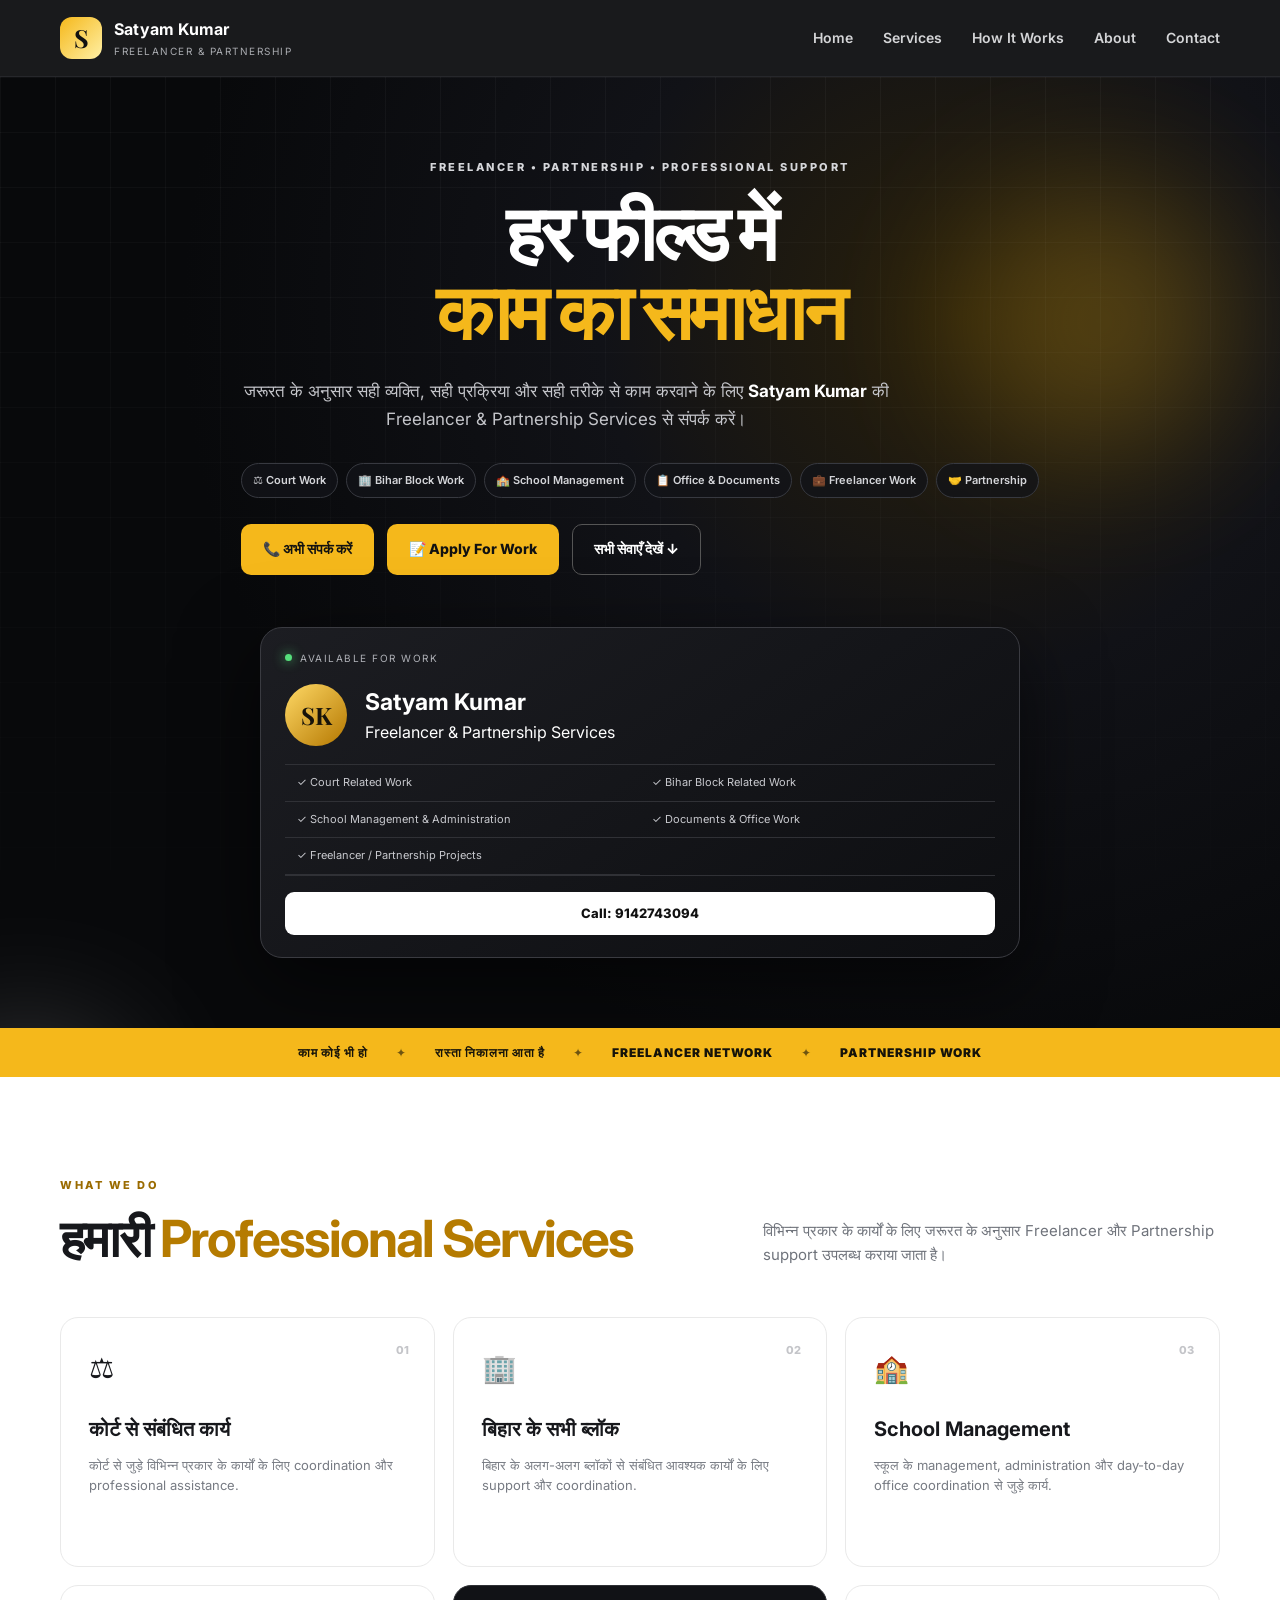
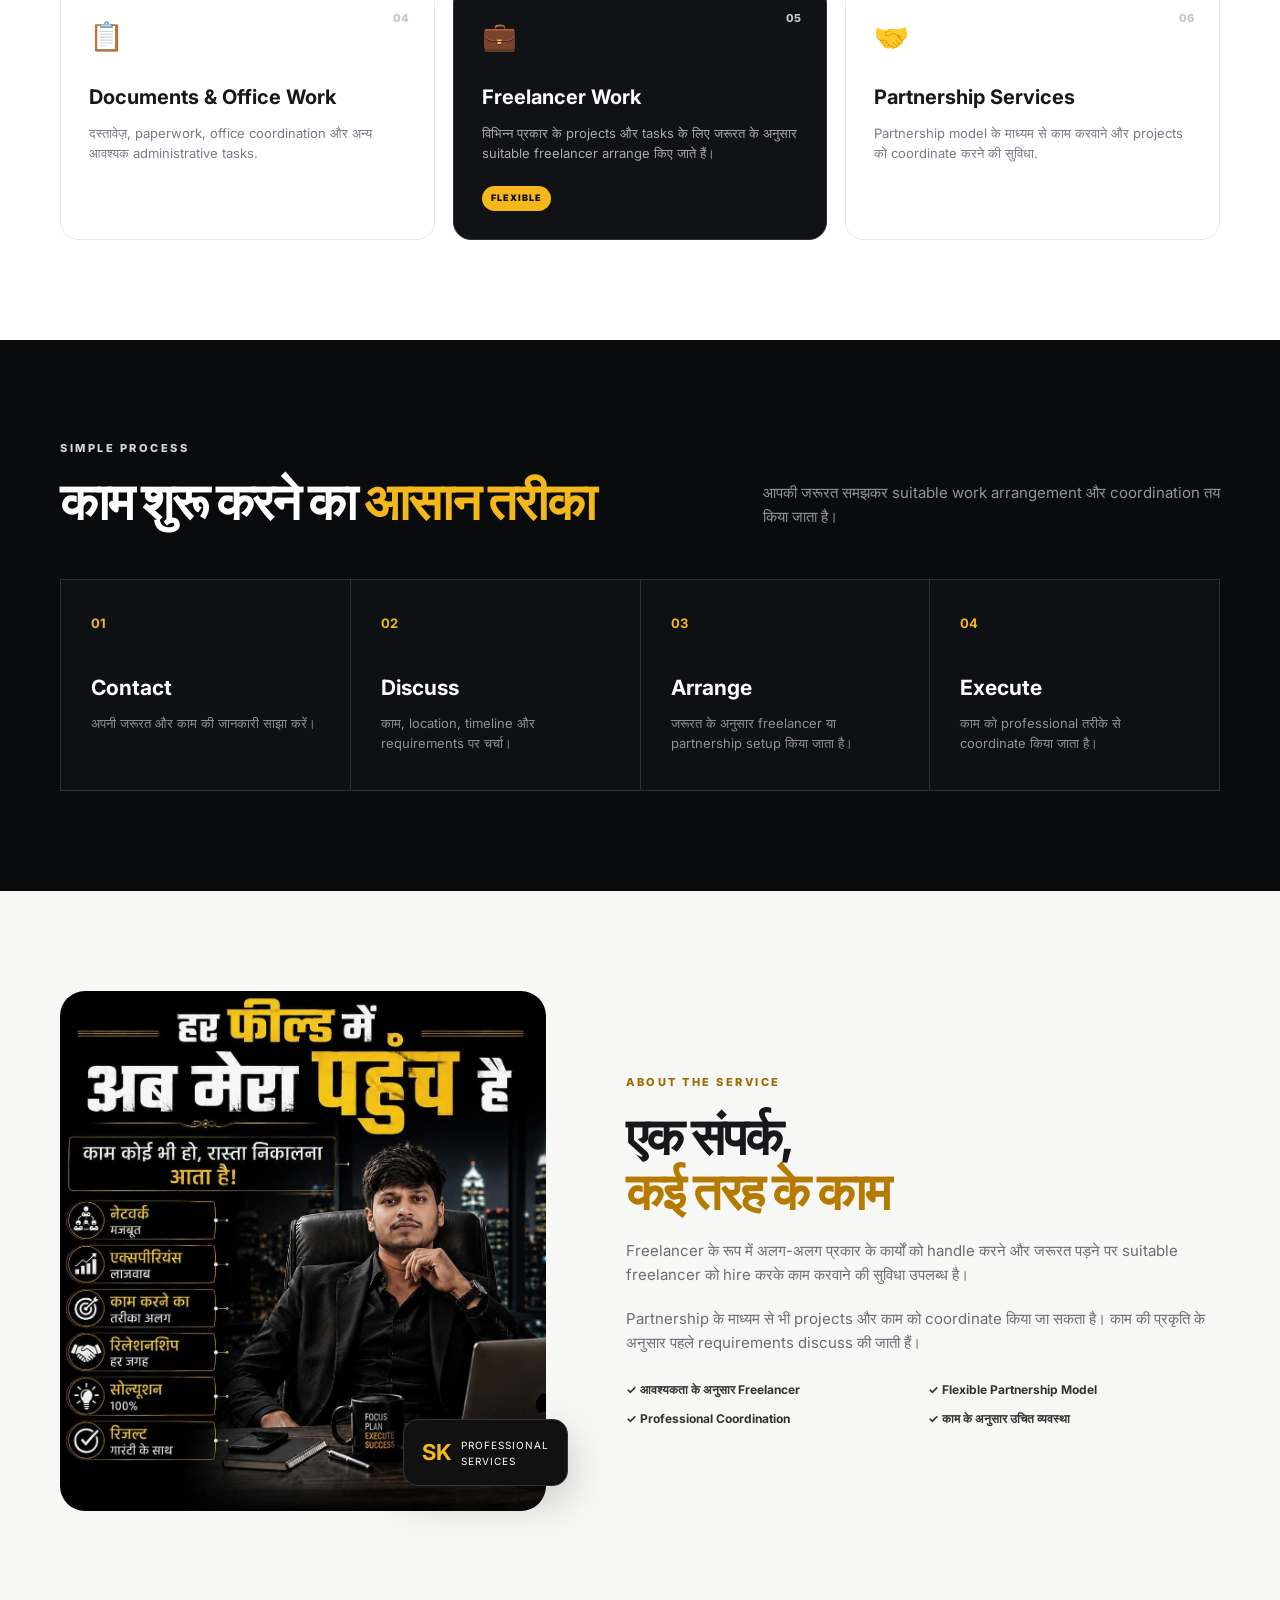
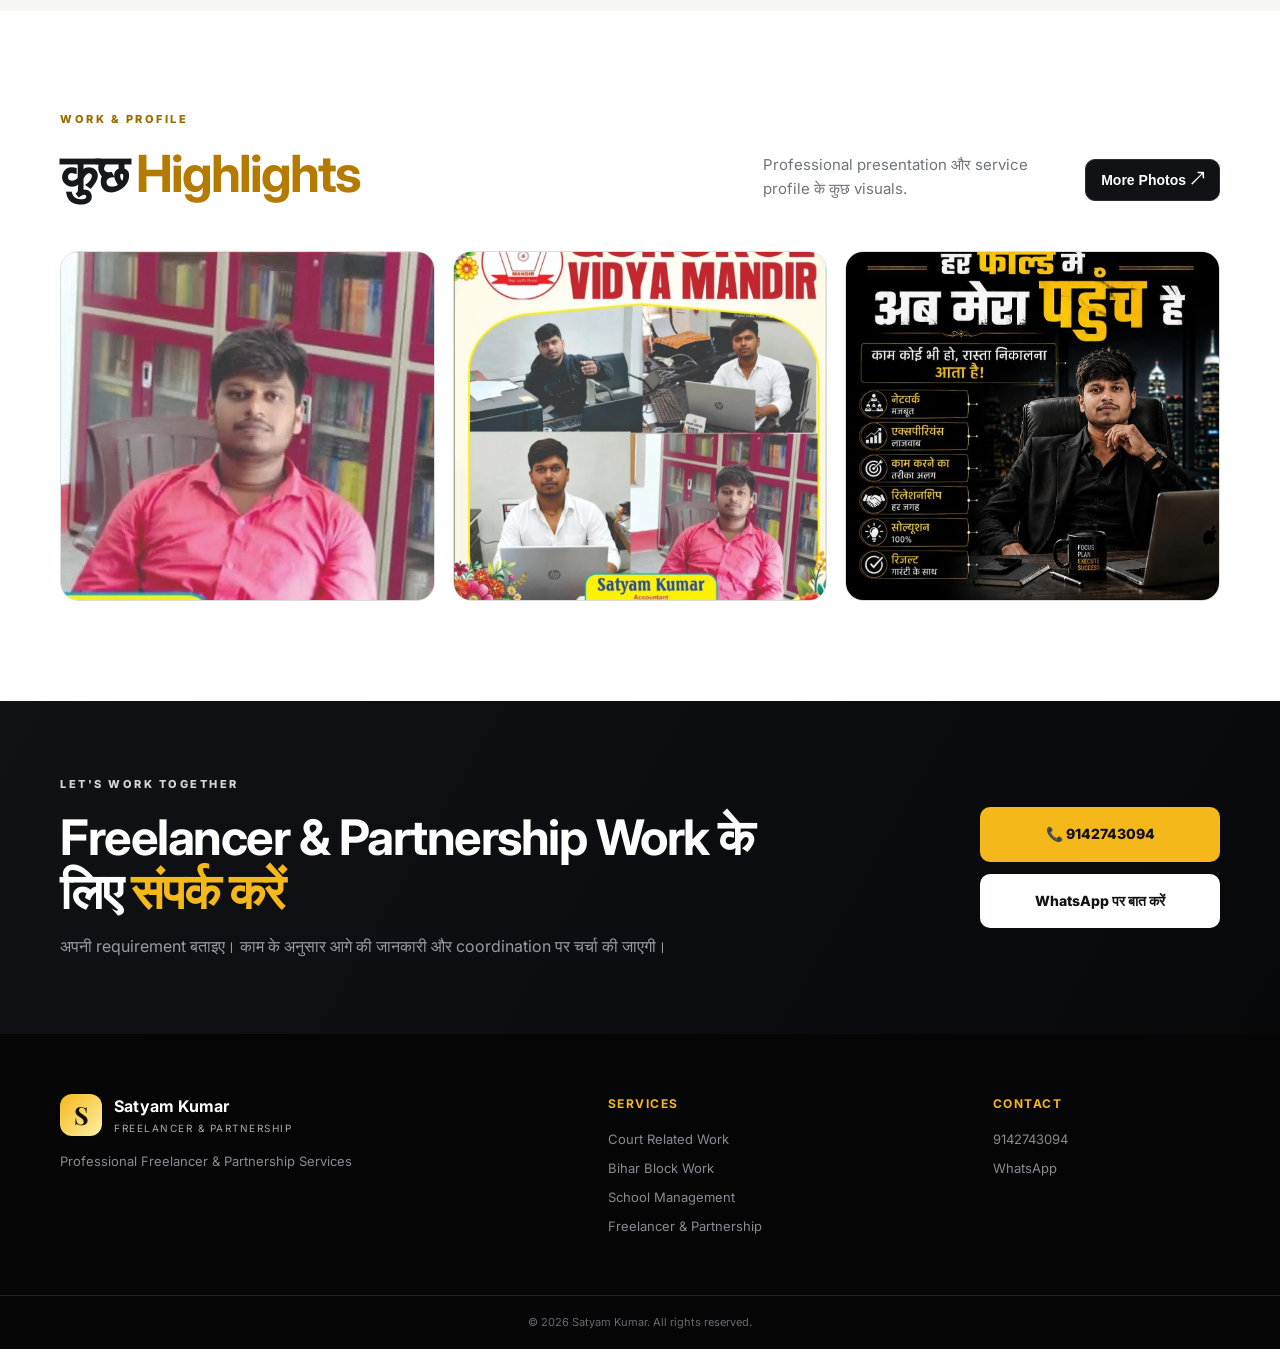
==== commit d3c13c74: "Update index.html" ====
--- a/index.html
+++ b/index.html
@@ -56,11 +56,10 @@
       <div class="hero-intro">
       <div class="eyebrow">FREELANCER • PARTNERSHIP • PROFESSIONAL SUPPORT</div>
       <h1>हर फील्ड में<br><span>काम का समाधान</span></h1><p class="hero-lead">जरूरत के अनुसार सही व्यक्ति, सही प्रक्रिया और सही तरीके से काम करवाने के लिए <b>Satyam Kumar</b> की Freelancer & Partnership Services से संपर्क करें।</p><div class="quick-services"><span>⚖️ Court Work</span><span>🏢 Bihar Block Work</span><span>🏫 School Management</span><span>📋 Office & Documents</span>
-        <span>💼 Freelancer Work</span><span>🤝 Partnership</span></div><div class="hero-actions"><a class="btn btn-primary" href="tel:+919142743094">📞 अभी संपर्क करें</a><a class="btn btn-outline" 
+        <span>💼 Freelancer Work</span><span>🤝 Partnership</span></div><div class="hero-actions"><a class="btn btn-primary" href="tel:+919142743094">📞 अभी संपर्क करें</a> 
          <a class="btn btn-primary" href="apply.html" target="_blank">📝 Apply For Work</a>
           
-                                                                                                                                                                       
-        href="#services">सभी सेवाएँ देखें ↓</a></div></div><div class="available-card"><div class="card-top"><span class="status-dot"></span><span>AVAILABLE FOR WORK</span></div><div class="available-main"><div class="profile-symbol">SK</div><div><h2>Satyam Kumar</h2><p>Freelancer & Partnership Services</p></div></div><div class="mini-list"><div>✓ Court Related Work</div><div>✓ Bihar Block Related Work</div><div>✓ School Management & Administration</div><div>✓ Documents & Office Work</div><div>✓ Freelancer / Partnership Projects</div></div><a href="tel:+919142743094" class="card-call">Call: 9142743094</a></div></div></section>
+         <a class="btn btn-outline"href="#services">सभी सेवाएँ देखें ↓</a></div></div><div class="available-card"><div class="card-top"><span class="status-dot"></span><span>AVAILABLE FOR WORK</span></div><div class="available-main"><div class="profile-symbol">SK</div><div><h2>Satyam Kumar</h2><p>Freelancer & Partnership Services</p></div></div><div class="mini-list"><div>✓ Court Related Work</div><div>✓ Bihar Block Related Work</div><div>✓ School Management & Administration</div><div>✓ Documents & Office Work</div><div>✓ Freelancer / Partnership Projects</div></div><a href="tel:+919142743094" class="card-call">Call: 9142743094</a></div></div></section>
 
     <section class="marquee">
       <div>काम कोई भी हो</div><span>✦</span><div>रास्ता निकालना आता है</div><span>✦</span><div>Freelancer Network</div><span>✦</span><div>Partnership Work</div>
